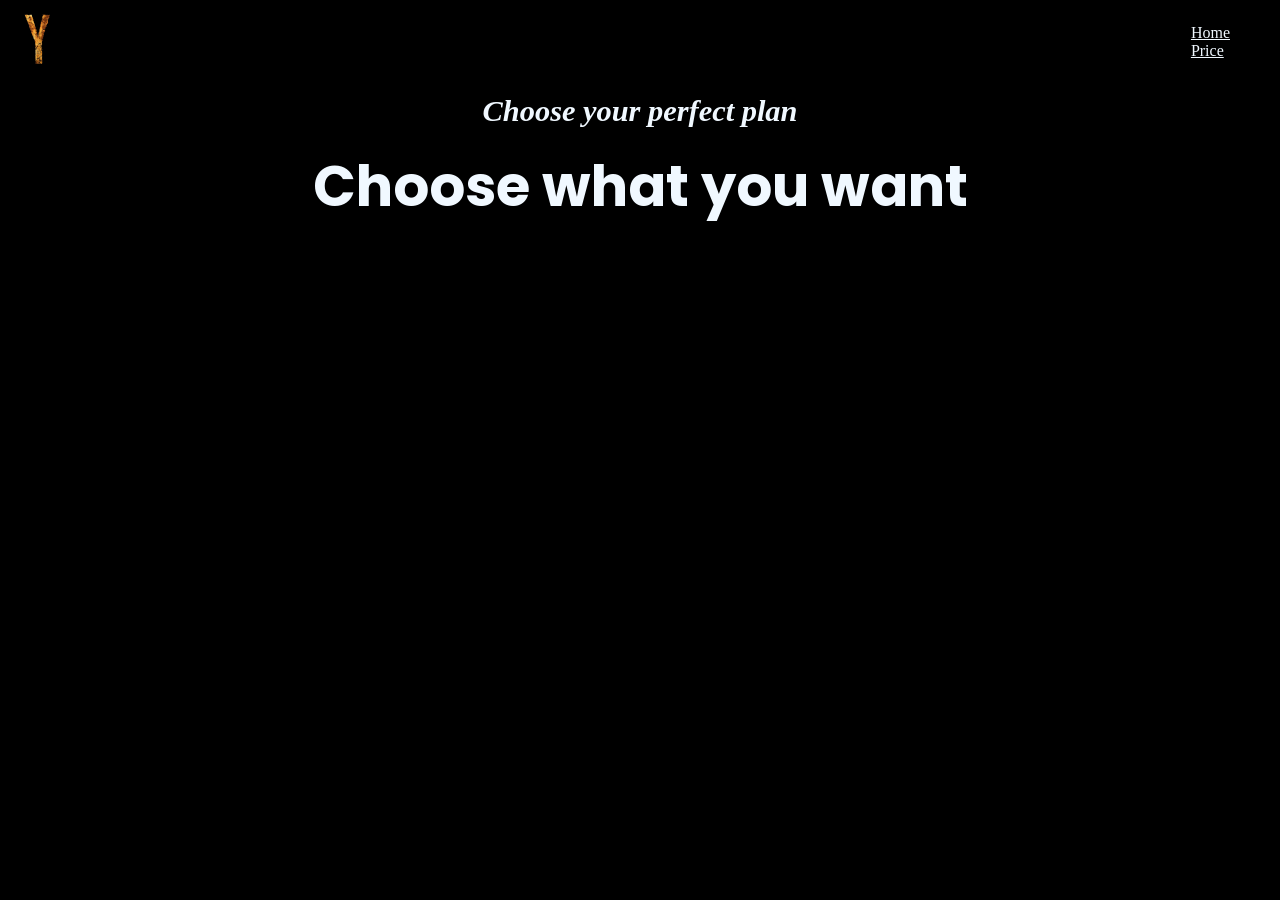
==== index.html @ 76ff4f77 "add logo and bg colour" ====
<!doctype html>
<html lang="en">
  <head>
    <meta charset="UTF-8" />
    <meta name="viewport" content="width=device-width, initial-scale=1.0" />
    <title>Pricing Page</title>
    <link rel="stylesheet" href="style.css" />
    <link rel="preconnect" href="https://fonts.googleapis.com" />
    <link rel="preconnect" href="https://fonts.gstatic.com" crossorigin />
    <link
      href="https://fonts.googleapis.com/css2?family=Merriweather:ital,opsz,wght@0,18..144,300..900;1,18..144,300..900&family=Pliant:ital,wght@0,100..900;1,100..900&family=Poppins:ital,wght@0,100;0,200;0,300;0,400;0,500;0,600;0,700;0,800;0,900;1,100;1,200;1,300;1,400;1,500;1,600;1,700;1,800;1,900&display=swap"
      rel="stylesheet"
    />
  </head>
  <body>
    <header>
      <nav>
        <div class="nav-logo">
          <img src="images/logo.jpg" alt="logo" />
        </div>
        <div class="nav-links">
          <ul>
            <li><a href="index.html">Home</a></li>
            <li><a href="pricing.html">Price</a></li>
          </ul>
        </div>
      </nav>
    </header>

    <main>
      <div class="card">
        <h2>Choose your perfect plan</h2>
        <h1>Choose what you want</h1>
      </div>
    </main>
  </body>
</html>
---- style.css ----
* {
  margin: 0;
  padding: 0;
  box-sizing: border-box;
}
body {
  background-color: black;
}
nav {
  margin: 10px;
  display: flex;
  justify-content: space-between;
  align-items: center;
}
.left-logo,
img {
  width: 60px;
  height: auto;
}

.right-nav,
ul,
a {
  list-style: none;
  color: aliceblue;
  margin-right: 20px;
}
.card {
  display: flex;
  flex-direction: column;
  align-items: center;
  color: aliceblue;
}

.card h1 {
  font-size: 3.5rem;
  margin-top: 15px;
  font-family: "poppins", sans-serif;
}
.card h2 {
  margin-top: 10px;
  font-size: 1.9rem;
  font-style: italic;
}
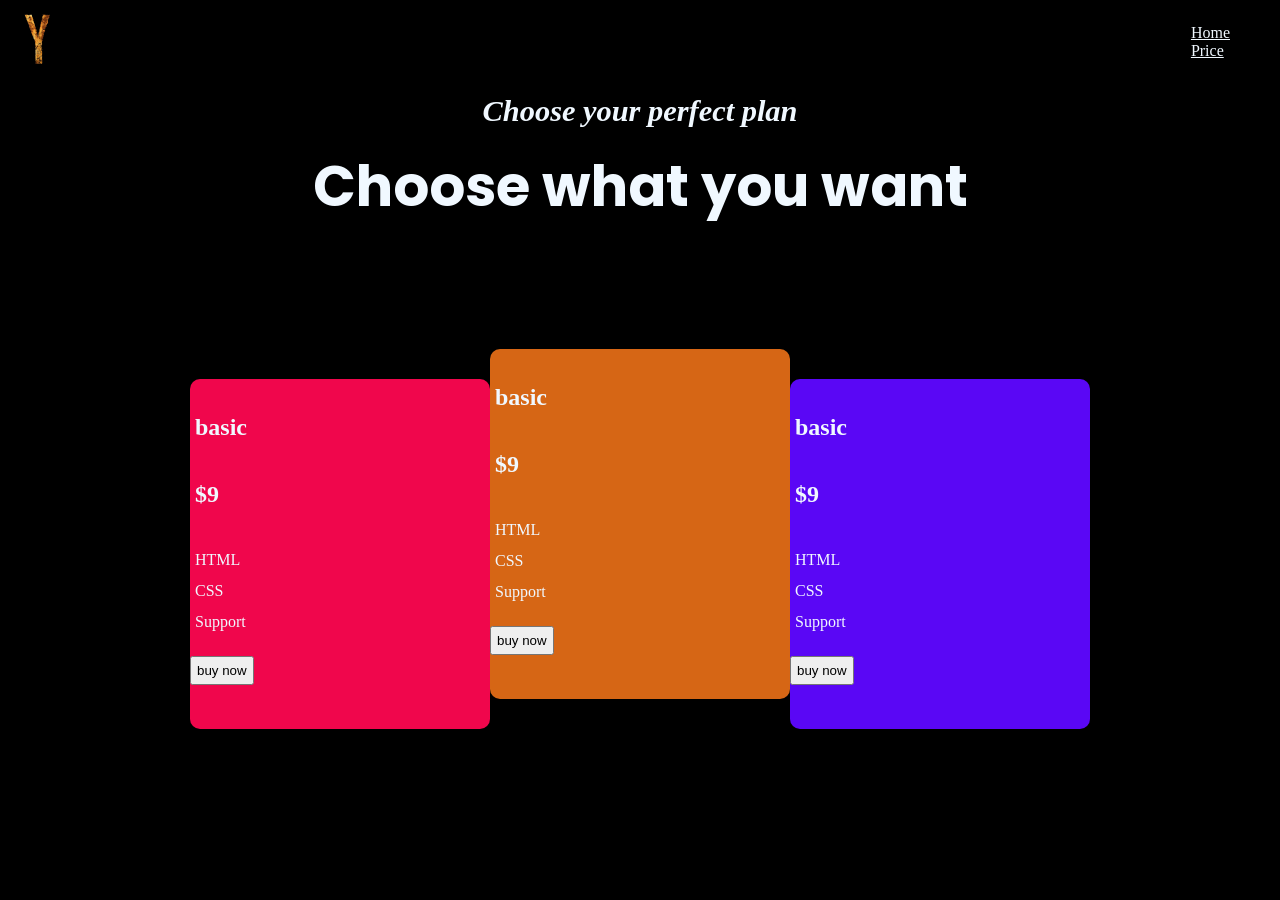
==== commit 338b742b: "make card dsign and update css" ====
--- a/index.html
+++ b/index.html
@@ -28,10 +28,49 @@
     </header>
 
     <main>
-      <div class="card">
+      <div class="card-text">
         <h2>Choose your perfect plan</h2>
         <h1>Choose what you want</h1>
       </div>
+      <section class="card-container">
+        <div class="basic">
+          <h2>basic</h2>
+          <h2>$9</h2>
+
+          <ul>
+            <li>HTML</li>
+            <li>CSS</li>
+            <li>Support</li>
+          </ul>
+
+          <button>buy now</button>
+        </div>
+
+        <div class="standard">
+          <h2>basic</h2>
+          <h2>$9</h2>
+
+          <ul>
+            <li>HTML</li>
+            <li>CSS</li>
+            <li>Support</li>
+          </ul>
+
+          <button>buy now</button>
+        </div>
+        <div class="Premium">
+          <h2>basic</h2>
+          <h2>$9</h2>
+
+          <ul>
+            <li>HTML</li>
+            <li>CSS</li>
+            <li>Support</li>
+          </ul>
+
+          <button>buy now</button>
+        </div>
+      </section>
     </main>
   </body>
 </html>
--- a/style.css
+++ b/style.css
@@ -25,20 +25,109 @@
   color: aliceblue;
   margin-right: 20px;
 }
-.card {
+.card-text {
   display: flex;
   flex-direction: column;
   align-items: center;
   color: aliceblue;
 }
 
-.card h1 {
+.card-text h1 {
   font-size: 3.5rem;
   margin-top: 15px;
   font-family: "poppins", sans-serif;
 }
-.card h2 {
+.card-text h2 {
   margin-top: 10px;
   font-size: 1.9rem;
   font-style: italic;
 }
+.card-container {
+  color: aliceblue;
+  display: flex;
+  flex-direction: row;
+  justify-content: center;
+  align-items: center;
+}
+.basic {
+  background-color: rgb(240, 6, 76);
+  width: 300px;
+  height: 350px;
+  border-radius: 10px;
+  margin-top: 150px;
+  list-style: none;
+}
+.basic button {
+  margin-top: 20px;
+  padding: 5px;
+}
+.basic ul {
+  margin-top: 20px;
+  padding: 5px;
+}
+.basic ul li {
+  margin-top: 13px;
+}
+
+.basic button:hover {
+  background-color: rgb(243, 146, 1);
+}
+.basic h2 {
+  margin-top: 30px;
+  padding: 5px;
+}
+.standard {
+  background-color: #d66615;
+  width: 300px;
+  height: 350px;
+  border-radius: 10px;
+  margin-top: 150px;
+  list-style: none;
+  transform: translateY(-30px);
+}
+.standard button {
+  margin-top: 20px;
+  padding: 5px;
+}
+.standard ul {
+  margin-top: 20px;
+  padding: 5px;
+}
+.standard ul li {
+  margin-top: 13px;
+}
+
+.standrd button:hover {
+  background-color: rgba(243, 146, 1, 0.897);
+}
+.standard h2 {
+  margin-top: 30px;
+  padding: 5px;
+}
+.Premium {
+  background-color: rgb(90, 7, 245);
+  width: 300px;
+  height: 350px;
+  border-radius: 10px;
+  margin-top: 150px;
+  list-style: none;
+}
+.Premium button {
+  margin-top: 20px;
+  padding: 5px;
+}
+.Premium ul {
+  margin-top: 20px;
+  padding: 5px;
+}
+.Premium ul li {
+  margin-top: 13px;
+}
+
+.Premium button:hover {
+  background-color: rgb(243, 146, 1);
+}
+.Premium h2 {
+  margin-top: 30px;
+  padding: 5px;
+}
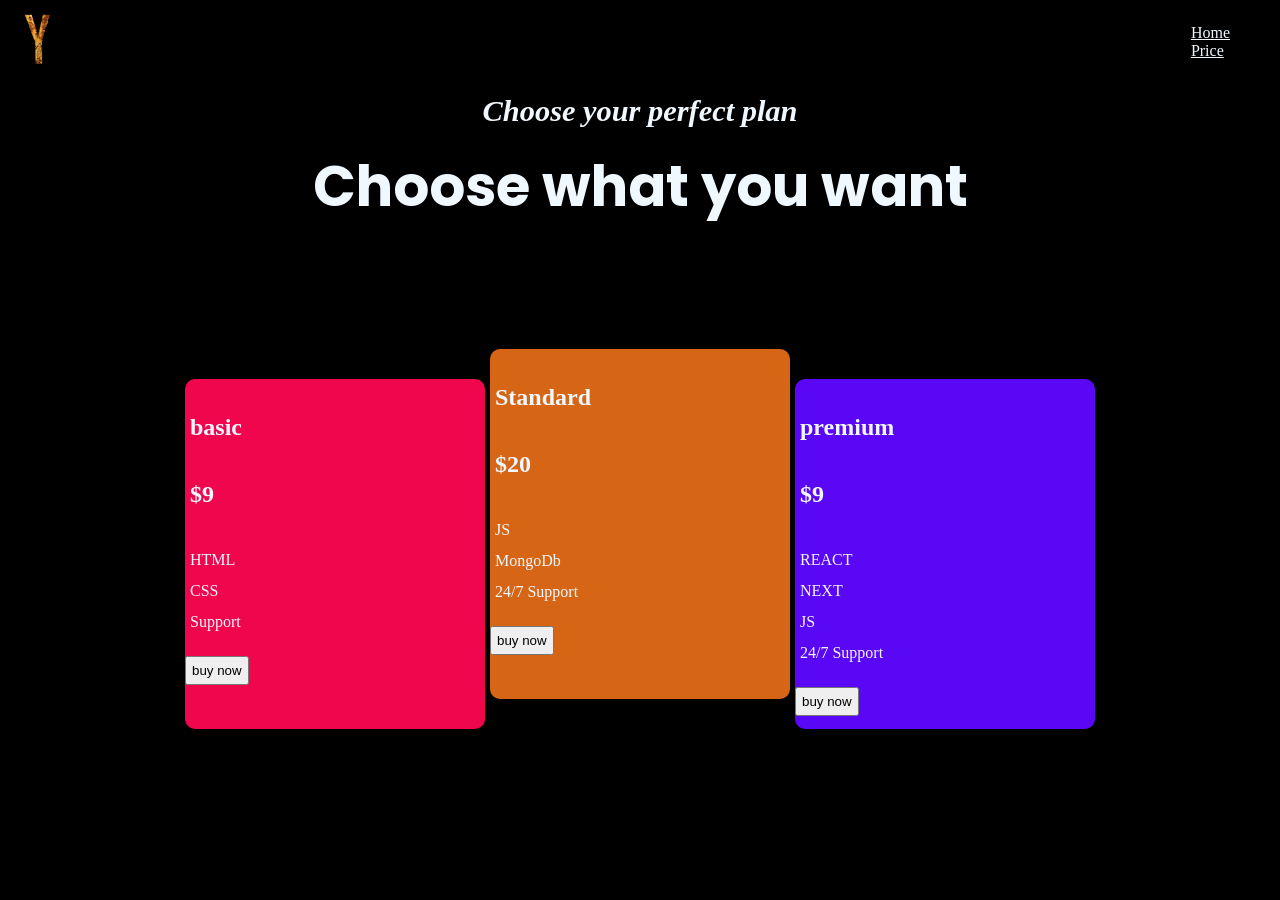
==== commit 8b264528: "update premium plan" ====
--- a/index.html
+++ b/index.html
@@ -47,25 +47,27 @@
         </div>
 
         <div class="standard">
-          <h2>basic</h2>
-          <h2>$9</h2>
+          <h2>Standard</h2>
+          <h2>$20</h2>
 
           <ul>
-            <li>HTML</li>
-            <li>CSS</li>
-            <li>Support</li>
+            <li>JS</li>
+            <li>MongoDb</li>
+            <li>24/7 Support</li>
           </ul>
 
           <button>buy now</button>
         </div>
         <div class="Premium">
-          <h2>basic</h2>
+          <h2>premium</h2>
           <h2>$9</h2>
 
           <ul>
-            <li>HTML</li>
-            <li>CSS</li>
-            <li>Support</li>
+            <li>REACT</li>
+            <li>NEXT</li>
+            <li>JS</li>
+
+            <li>24/7 Support</li>
           </ul>
 
           <button>buy now</button>
--- a/style.css
+++ b/style.css
@@ -43,6 +43,7 @@
   font-style: italic;
 }
 .card-container {
+  gap: 5px;
   color: aliceblue;
   display: flex;
   flex-direction: row;
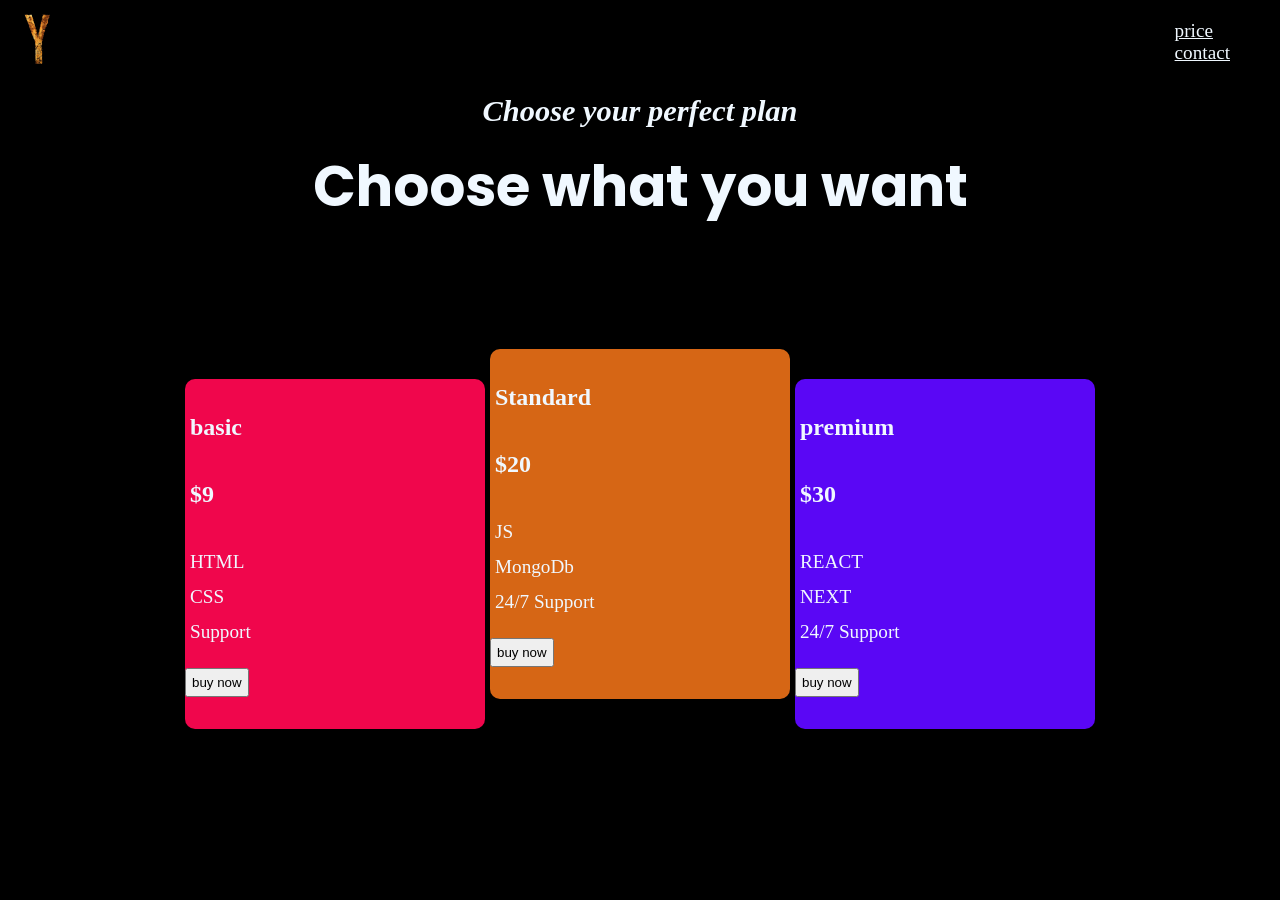
==== commit d2f63456: "nav update" ====
--- a/index.html
+++ b/index.html
@@ -20,8 +20,8 @@
         </div>
         <div class="nav-links">
           <ul>
-            <li><a href="index.html">Home</a></li>
-            <li><a href="pricing.html">Price</a></li>
+            <li><a href="pricing.html">price</a></li>
+            <li><a href="contact.html">contact</a></li>
           </ul>
         </div>
       </nav>
@@ -60,12 +60,11 @@
         </div>
         <div class="Premium">
           <h2>premium</h2>
-          <h2>$9</h2>
+          <h2>$30</h2>
 
           <ul>
             <li>REACT</li>
             <li>NEXT</li>
-            <li>JS</li>
 
             <li>24/7 Support</li>
           </ul>
--- a/style.css
+++ b/style.css
@@ -24,6 +24,7 @@
   list-style: none;
   color: aliceblue;
   margin-right: 20px;
+  font-size: 1.2rem;
 }
 .card-text {
   display: flex;
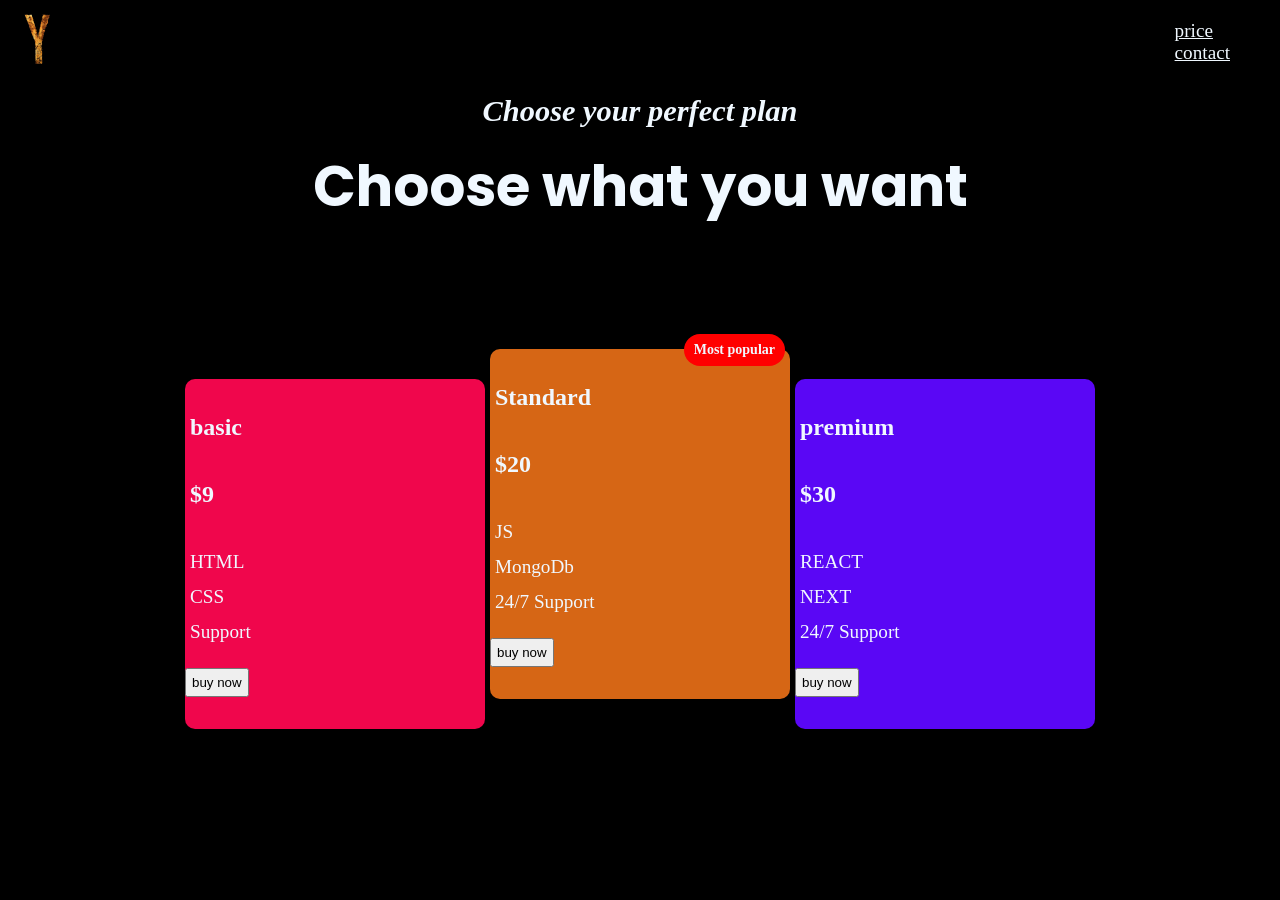
==== commit f36b81c7: "create a badge" ====
--- a/index.html
+++ b/index.html
@@ -47,6 +47,7 @@
         </div>
 
         <div class="standard">
+          <div class="badge">Most popular</div>
           <h2>Standard</h2>
           <h2>$20</h2>
 
--- a/style.css
+++ b/style.css
@@ -133,3 +133,19 @@
   margin-top: 30px;
   padding: 5px;
 }
+.standard {
+  position: relative;
+}
+
+.badge {
+  position: absolute;
+  top: -15px;
+
+  background: red;
+  border-radius: 20px;
+  padding: 8px 10px;
+  font-size: 14px;
+  font-weight: bold;
+  right: 5px;
+  z-index: 3;
+}
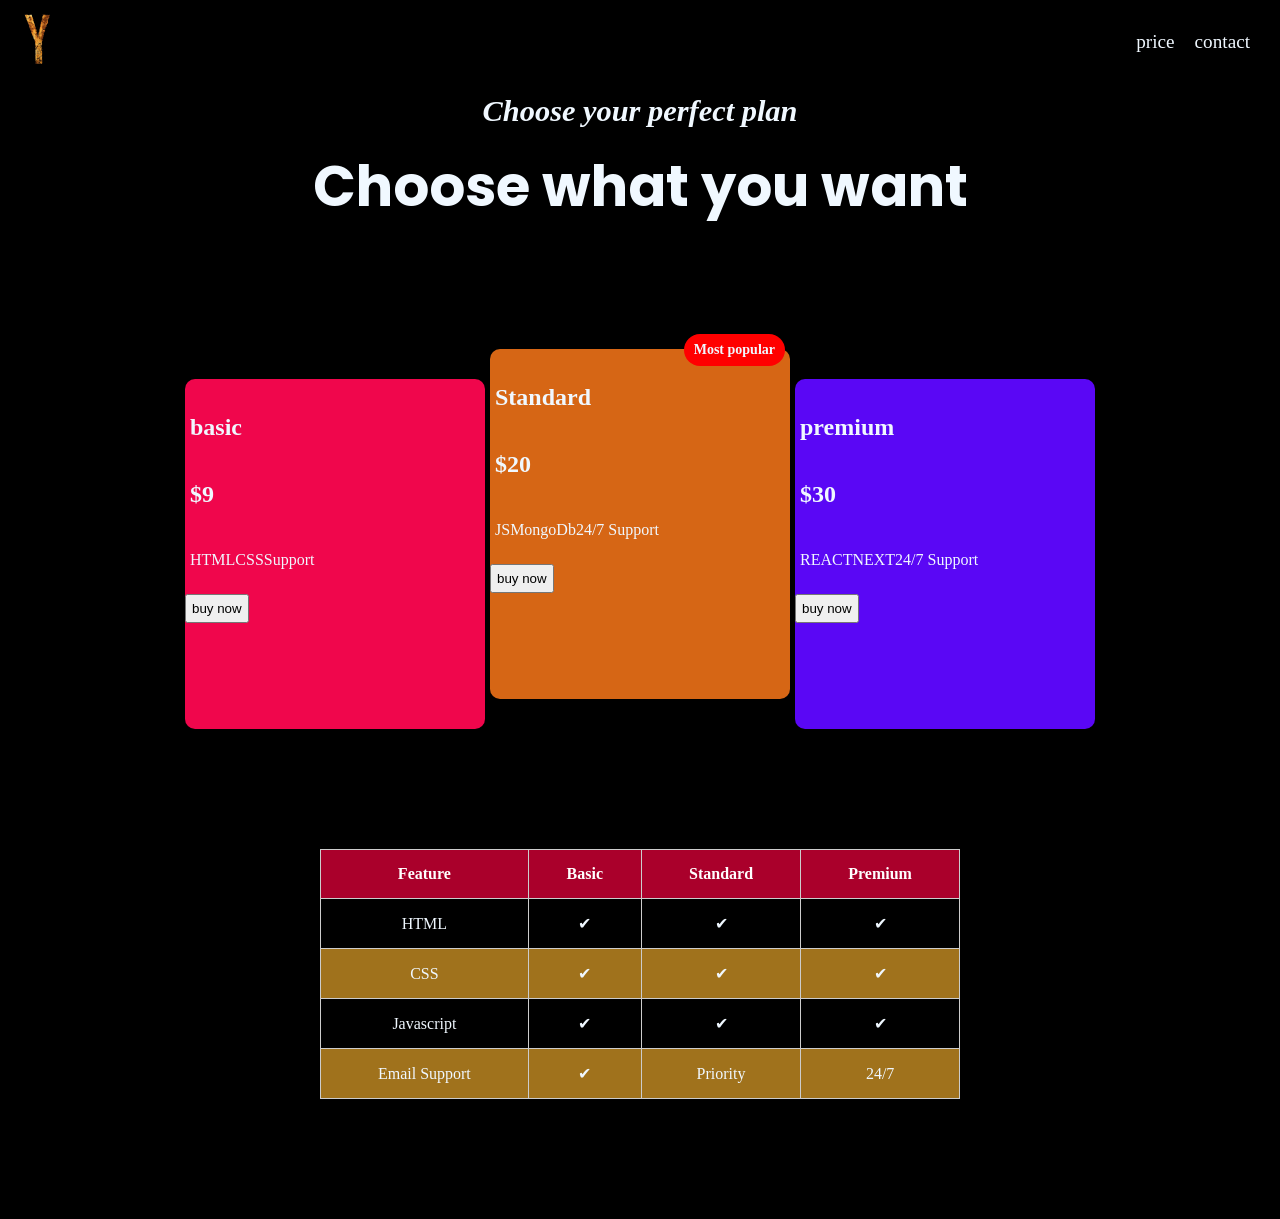
==== commit 84e3d3e0: "add a table" ====
--- a/index.html
+++ b/index.html
@@ -73,6 +73,44 @@
           <button>buy now</button>
         </div>
       </section>
+
+      <table>
+        <thead>
+          <tr>
+            <th>Feature</th>
+            <th>Basic</th>
+            <th>Standard</th>
+            <th>Premium</th>
+          </tr>
+        </thead>
+        <tbody>
+          <tr>
+            <td>HTML</td>
+            <td>&#10004;</td>
+            <td>&#10004;</td>
+            <td>&#10004;</td>
+          </tr>
+
+          <tr>
+            <td>CSS</td>
+            <td>&#10004;</td>
+            <td>&#10004;</td>
+            <td>&#10004;</td>
+          </tr>
+          <tr>
+            <td>Javascript</td>
+            <td>&#10004;</td>
+            <td>&#10004;</td>
+            <td>&#10004;</td>
+          </tr>
+          <tr>
+            <td>Email Support</td>
+            <td>&#10004;</td>
+            <td>Priority</td>
+            <td>24/7</td>
+          </tr>
+        </tbody>
+      </table>
     </main>
   </body>
 </html>
--- a/style.css
+++ b/style.css
@@ -12,19 +12,23 @@
   justify-content: space-between;
   align-items: center;
 }
-.left-logo,
+.nav-logo,
 img {
   width: 60px;
   height: auto;
 }
+.nav-links,
+ul,
+li {
+  display: flex;
+}
 
-.right-nav,
-ul,
-a {
+.nav-links a {
   list-style: none;
   color: aliceblue;
   margin-right: 20px;
   font-size: 1.2rem;
+  text-decoration: none;
 }
 .card-text {
   display: flex;
@@ -149,3 +153,28 @@
   right: 5px;
   z-index: 3;
 }
+
+table {
+  color: aliceblue;
+  width: 700px;
+  border-collapse: collapse;
+  width: 50%;
+  margin: 120px auto;
+}
+thead {
+  background-color: rgb(170, 0, 43);
+  color: white;
+}
+
+th,
+td {
+  border: 1px solid #ccc;
+  padding: 15px;
+  text-align: center;
+}
+tbody tr:nth-child(even) {
+  background-color: rgb(160, 114, 28);
+}
+tbody tr:hover {
+  background-color: darkred;
+}
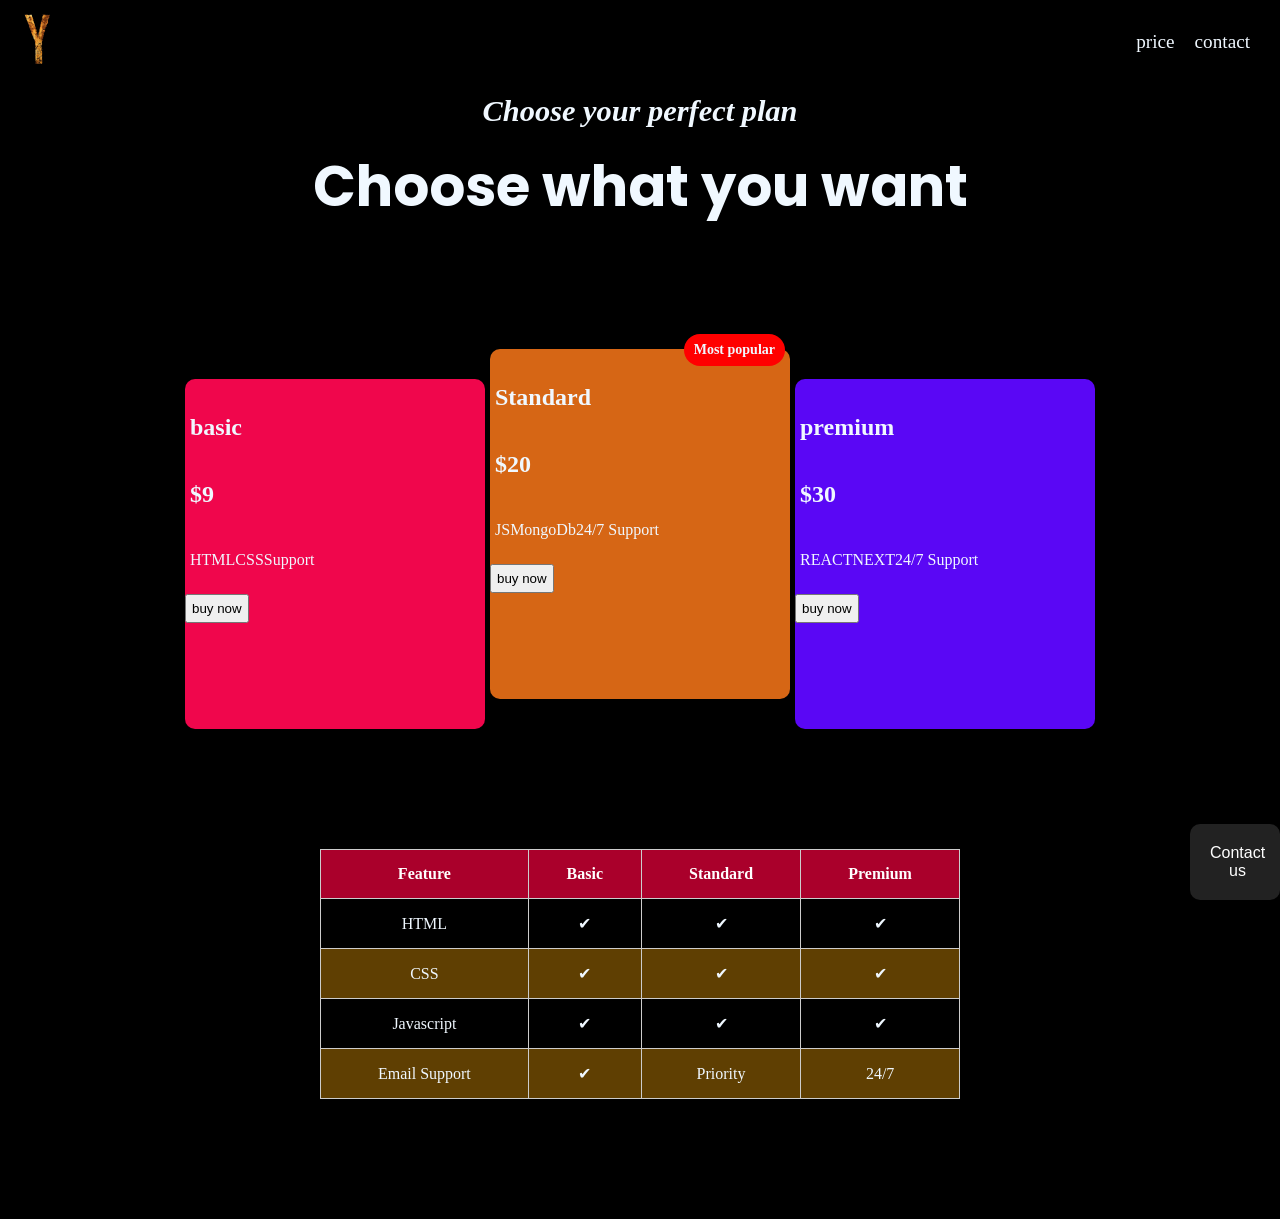
==== commit aff6f9fe: "contact bar created" ====
--- a/index.html
+++ b/index.html
@@ -112,5 +112,9 @@
         </tbody>
       </table>
     </main>
+
+    <div class="contact-bar">
+      <button>Contact us</button>
+    </div>
   </body>
 </html>
--- a/style.css
+++ b/style.css
@@ -173,8 +173,31 @@
   text-align: center;
 }
 tbody tr:nth-child(even) {
-  background-color: rgb(160, 114, 28);
+  background-color: rgb(95, 63, 2);
 }
 tbody tr:hover {
   background-color: darkred;
 }
+.contact-bar {
+  position: fixed;
+  bottom: 0;
+  right: 0;
+  width: 90px;
+  background: #222;
+  padding: 10px;
+  border-radius: 10px;
+}
+
+.contact-bar button {
+  padding: 10px 10px;
+  font-size: 16px;
+  border: none;
+  border-radius: 5px;
+  background-color: transparent;
+  color: white;
+  cursor: pointer;
+}
+
+.contact-bar button:hover {
+  background-color: gray;
+}
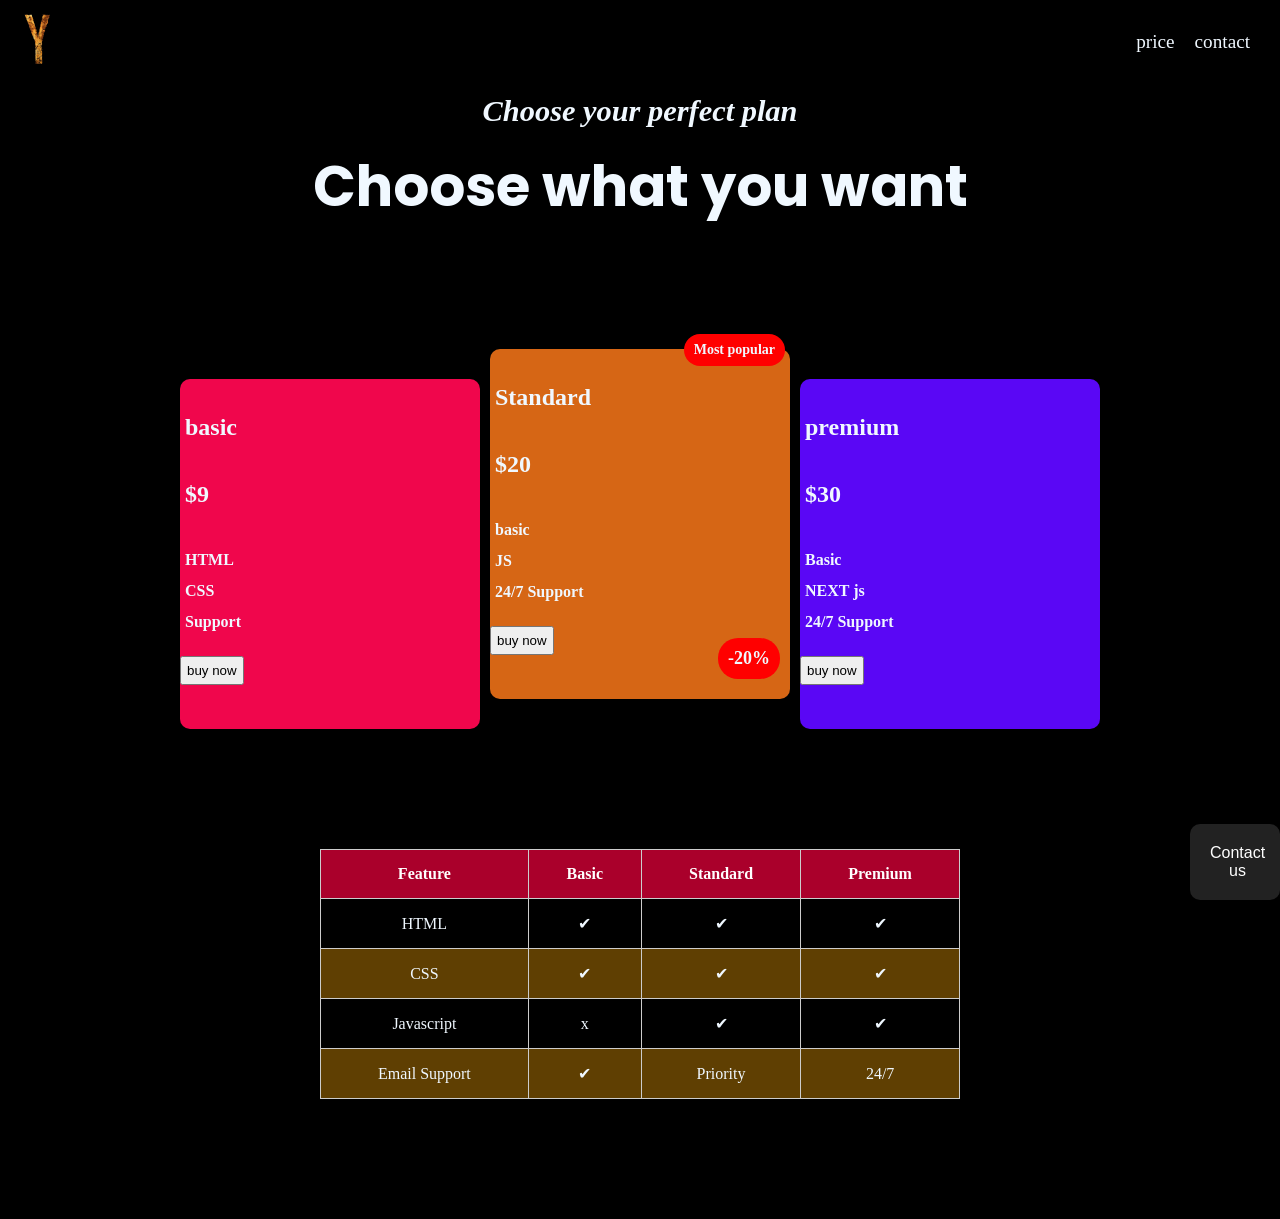
==== commit ba015c03: "updated" ====
--- a/index.html
+++ b/index.html
@@ -48,12 +48,13 @@
 
         <div class="standard">
           <div class="badge">Most popular</div>
+          <div class="second-badge">-20%</div>
           <h2>Standard</h2>
           <h2>$20</h2>
 
           <ul>
+            <li>basic</li>
             <li>JS</li>
-            <li>MongoDb</li>
             <li>24/7 Support</li>
           </ul>
 
@@ -64,8 +65,8 @@
           <h2>$30</h2>
 
           <ul>
-            <li>REACT</li>
-            <li>NEXT</li>
+            <li>Basic</li>
+            <li>NEXT js</li>
 
             <li>24/7 Support</li>
           </ul>
@@ -99,7 +100,7 @@
           </tr>
           <tr>
             <td>Javascript</td>
-            <td>&#10004;</td>
+            <td>x</td>
             <td>&#10004;</td>
             <td>&#10004;</td>
           </tr>
--- a/style.css
+++ b/style.css
@@ -48,7 +48,7 @@
   font-style: italic;
 }
 .card-container {
-  gap: 5px;
+  gap: 10px;
   color: aliceblue;
   display: flex;
   flex-direction: row;
@@ -64,19 +64,26 @@
   list-style: none;
 }
 .basic button {
+  display: flex;
+  justify-content: center;
+  align-items: center;
+
   margin-top: 20px;
   padding: 5px;
 }
 .basic ul {
+  display: flex;
+  flex-direction: column;
   margin-top: 20px;
   padding: 5px;
 }
 .basic ul li {
+  font-weight: bold;
   margin-top: 13px;
 }
 
 .basic button:hover {
-  background-color: rgb(243, 146, 1);
+  background-color: rgb(243, 57, 1);
 }
 .basic h2 {
   margin-top: 30px;
@@ -96,15 +103,18 @@
   padding: 5px;
 }
 .standard ul {
+  display: flex;
+  flex-direction: column;
   margin-top: 20px;
   padding: 5px;
 }
 .standard ul li {
+  font-weight: bold;
   margin-top: 13px;
 }
 
-.standrd button:hover {
-  background-color: rgba(243, 146, 1, 0.897);
+.standard button:hover {
+  background-color: rgb(243, 78, 1);
 }
 .standard h2 {
   margin-top: 30px;
@@ -123,11 +133,14 @@
   padding: 5px;
 }
 .Premium ul {
+  display: flex;
+  flex-direction: column;
   margin-top: 20px;
   padding: 5px;
 }
 .Premium ul li {
   margin-top: 13px;
+  font-weight: bold;
 }
 
 .Premium button:hover {
@@ -201,3 +214,37 @@
 .contact-bar button:hover {
   background-color: gray;
 }
+
+/* card hover  */
+.basic:hover {
+  transform: translateY(-20px);
+  box-shadow: 0 12px 25px rgba(245, 2, 144, 0.973);
+  cursor: pointer;
+}
+.standard:hover {
+  transform: translateY(-50px);
+  box-shadow: 0 12px 25px rgba(211, 120, 1, 0.993);
+  cursor: pointer;
+}
+.Premium:hover {
+  transform: translateY(-20px);
+  box-shadow: 0 12px 25px rgba(149, 1, 248, 0.945);
+  cursor: pointer;
+}
+table:hover {
+  transform: translateY(-10px);
+  box-shadow: 0 12px 25px rgba(124, 113, 131, 0.945);
+  cursor: pointer;
+}
+
+.second-badge {
+  position: absolute;
+  bottom: 20px;
+
+  background: red;
+  border-radius: 20px;
+  padding: 10px 10px;
+  font-size: 18px;
+  font-weight: bold;
+  right: 10px;
+}
